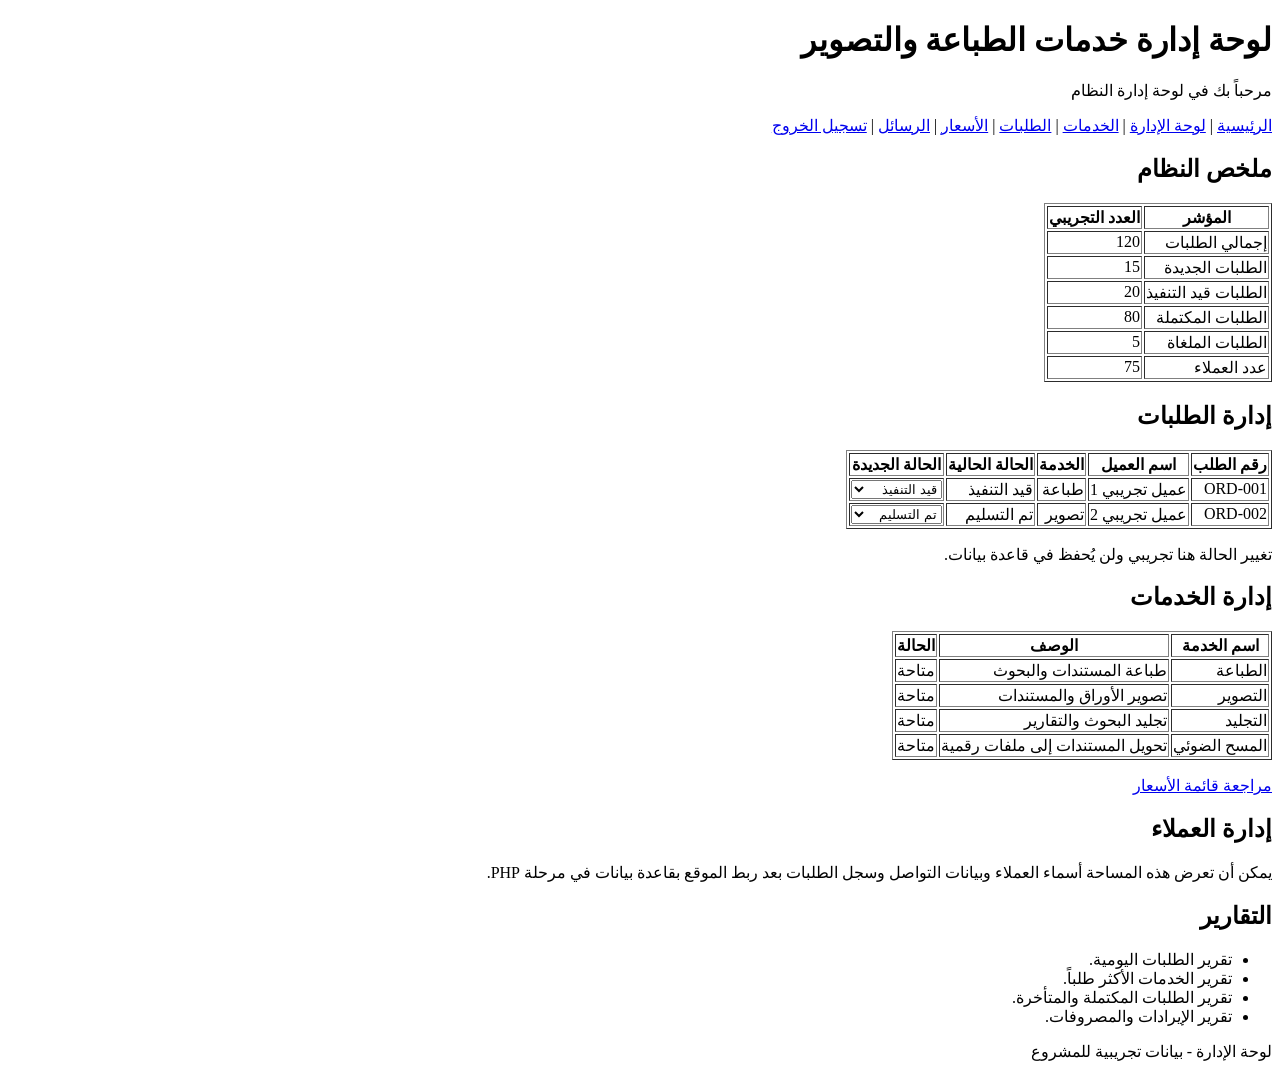
==== admin.html @ e728798d "Add files via upload" ====
<!DOCTYPE html>
<html lang="ar" dir="rtl">
<head>
    <meta charset="UTF-8">
    <meta name="viewport" content="width=device-width, initial-scale=1.0">
    <title>لوحة الإدارة</title>
</head>
<body>

<header>
    <h1>لوحة إدارة خدمات الطباعة والتصوير</h1>
    <p>مرحباً بك في لوحة إدارة النظام</p>
</header>

<nav>
    <a href="index.html">الرئيسية</a> |
    <a href="admin.html">لوحة الإدارة</a> |
    <a href="services.html">الخدمات</a> |
    <a href="track-orders.html">الطلبات</a> |
    <a href="pricing.html">الأسعار</a> |
    <a href="contact.html">الرسائل</a> |
    <a href="login.html">تسجيل الخروج</a>
</nav>

<main>
    <section>
        <h2>ملخص النظام</h2>

        <table border="1">
            <thead>
                <tr>
                    <th>المؤشر</th>
                    <th>العدد التجريبي</th>
                </tr>
            </thead>
            <tbody>
                <tr>
                    <td>إجمالي الطلبات</td>
                    <td>120</td>
                </tr>
                <tr>
                    <td>الطلبات الجديدة</td>
                    <td>15</td>
                </tr>
                <tr>
                    <td>الطلبات قيد التنفيذ</td>
                    <td>20</td>
                </tr>
                <tr>
                    <td>الطلبات المكتملة</td>
                    <td>80</td>
                </tr>
                <tr>
                    <td>الطلبات الملغاة</td>
                    <td>5</td>
                </tr>
                <tr>
                    <td>عدد العملاء</td>
                    <td>75</td>
                </tr>
            </tbody>
        </table>
    </section>

    <section>
        <h2>إدارة الطلبات</h2>

        <table border="1">
            <thead>
                <tr>
                    <th>رقم الطلب</th>
                    <th>اسم العميل</th>
                    <th>الخدمة</th>
                    <th>الحالة الحالية</th>
                    <th>الحالة الجديدة</th>
                </tr>
            </thead>
            <tbody>
                <tr>
                    <td>ORD-001</td>
                    <td>عميل تجريبي 1</td>
                    <td>طباعة</td>
                    <td>قيد التنفيذ</td>
                    <td>
                        <select name="status1">
                            <option>تم الاستلام</option>
                            <option>قيد المراجعة</option>
                            <option selected>قيد التنفيذ</option>
                            <option>تم التسليم</option>
                            <option>ملغي</option>
                        </select>
                    </td>
                </tr>
                <tr>
                    <td>ORD-002</td>
                    <td>عميل تجريبي 2</td>
                    <td>تصوير</td>
                    <td>تم التسليم</td>
                    <td>
                        <select name="status2">
                            <option>تم الاستلام</option>
                            <option>قيد المراجعة</option>
                            <option>قيد التنفيذ</option>
                            <option selected>تم التسليم</option>
                            <option>ملغي</option>
                        </select>
                    </td>
                </tr>
            </tbody>
        </table>

        <p>تغيير الحالة هنا تجريبي ولن يُحفظ في قاعدة بيانات.</p>
    </section>

    <section>
        <h2>إدارة الخدمات</h2>

        <table border="1">
            <thead>
                <tr>
                    <th>اسم الخدمة</th>
                    <th>الوصف</th>
                    <th>الحالة</th>
                </tr>
            </thead>
            <tbody>
                <tr>
                    <td>الطباعة</td>
                    <td>طباعة المستندات والبحوث</td>
                    <td>متاحة</td>
                </tr>
                <tr>
                    <td>التصوير</td>
                    <td>تصوير الأوراق والمستندات</td>
                    <td>متاحة</td>
                </tr>
                <tr>
                    <td>التجليد</td>
                    <td>تجليد البحوث والتقارير</td>
                    <td>متاحة</td>
                </tr>
                <tr>
                    <td>المسح الضوئي</td>
                    <td>تحويل المستندات إلى ملفات رقمية</td>
                    <td>متاحة</td>
                </tr>
            </tbody>
        </table>

        <p><a href="pricing.html">مراجعة قائمة الأسعار</a></p>
    </section>

    <section>
        <h2>إدارة العملاء</h2>
        <p>يمكن أن تعرض هذه المساحة أسماء العملاء وبيانات التواصل
        وسجل الطلبات بعد ربط الموقع بقاعدة بيانات في مرحلة PHP.</p>
    </section>

    <section>
        <h2>التقارير</h2>
        <ul>
            <li>تقرير الطلبات اليومية.</li>
            <li>تقرير الخدمات الأكثر طلباً.</li>
            <li>تقرير الطلبات المكتملة والمتأخرة.</li>
            <li>تقرير الإيرادات والمصروفات.</li>
        </ul>
    </section>
</main>

<footer>
    <p>لوحة الإدارة - بيانات تجريبية للمشروع</p>
</footer>

</body>
</html>
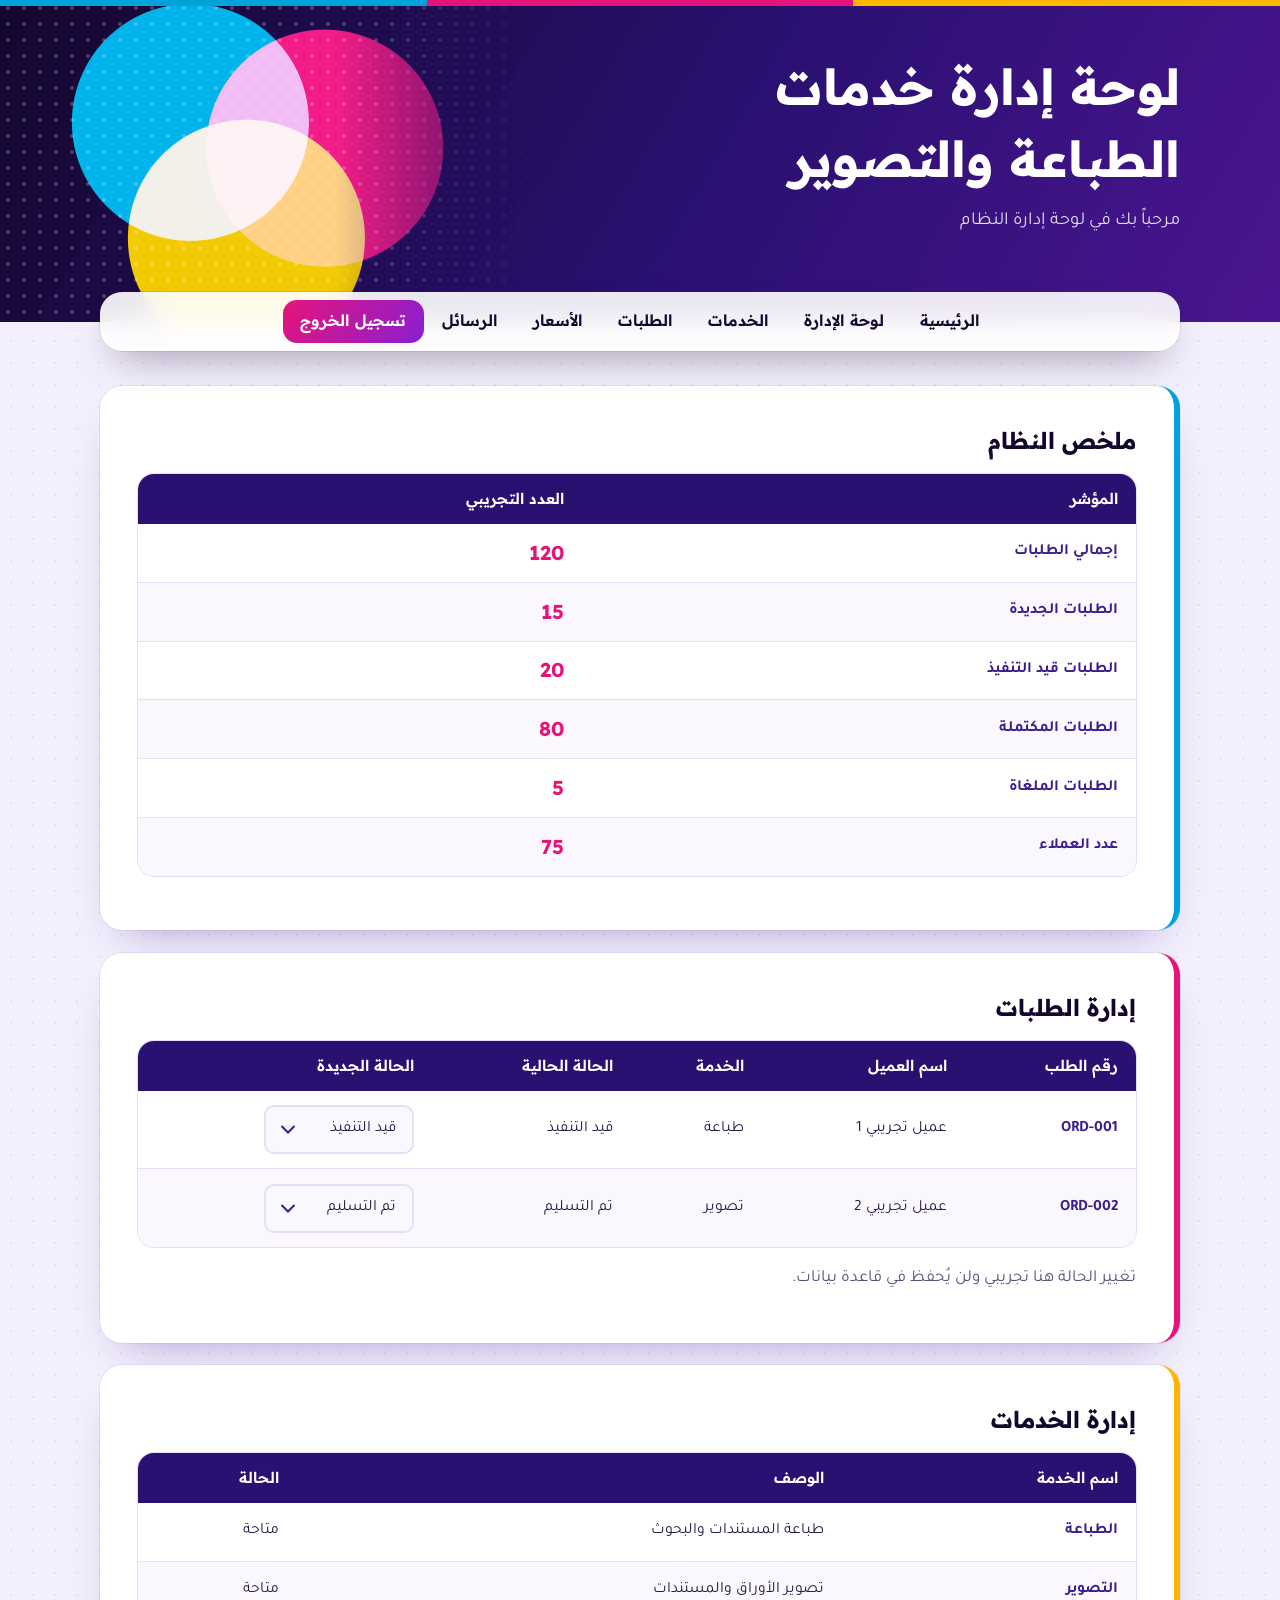
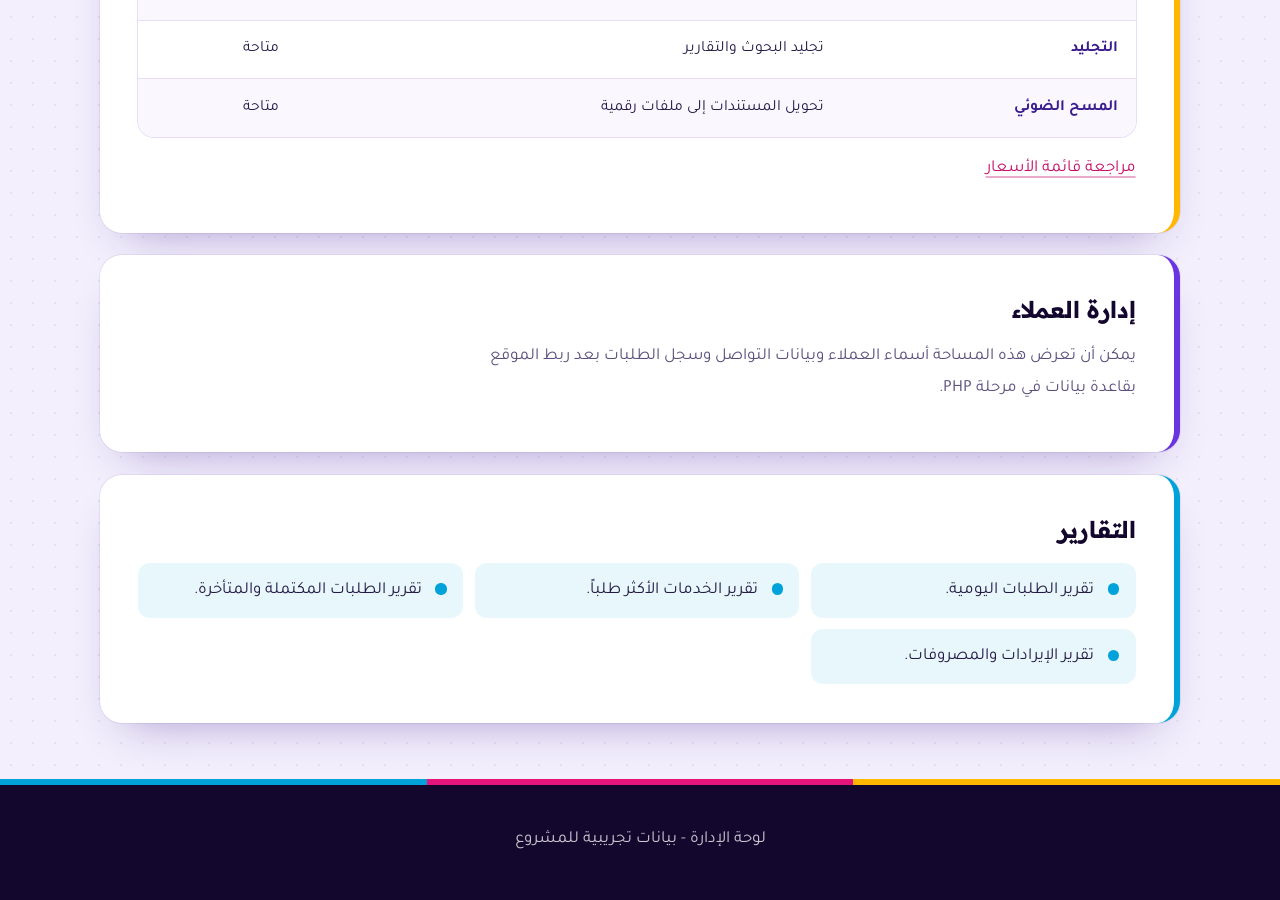
==== commit 242a4856: "admin.html" ====
--- a/admin.html
+++ b/admin.html
@@ -5,6 +5,8 @@
     <meta charset="UTF-8">
     <meta name="viewport" content="width=device-width, initial-scale=1.0">
     <title>لوحة الإدارة</title>
+      <link rel="stylesheet" href="style.css">
+
 </head>
 <body>
 
--- a/style.css
+++ b/style.css
@@ -0,0 +1,489 @@
+/* ==========================================================
+   نظام إدارة خدمات الطباعة والتصوير — ملف التنسيق الموحّد
+   الفكرة: ألوان الطباعة الأربعة (سماوي / ماجنتا / أصفر / بنفسجي)
+   ========================================================== */
+
+@import url('https://fonts.googleapis.com/css2?family=Readex+Pro:wght@400;600;700&family=Tajawal:wght@400;500;700&display=swap');
+
+/* ---------- المتغيرات ---------- */
+:root {
+  --ink: #14072e;
+  --violet: #3a1c8f;
+  --c: #00a3d9;
+  --m: #e5147a;
+  --y: #ffb700;
+  --k: #6a35e0;
+  --paper: #f3effc;
+  --text: #241a45;
+  --muted: #5a4f7c;
+  --line: #e6def8;
+  --accent: var(--m);
+  --w: 1080px;
+  --head: 'Readex Pro', 'Tajawal', Tahoma, sans-serif;
+  --body: 'Tajawal', 'Segoe UI', Tahoma, sans-serif;
+}
+
+/* ---------- الأساس ---------- */
+*, *::before, *::after { box-sizing: border-box; }
+
+html { -webkit-text-size-adjust: 100%; }
+
+body {
+  margin: 0;
+  min-height: 100vh;
+  display: flex;
+  flex-direction: column;
+  font-family: var(--body);
+  font-size: 1.06rem;
+  line-height: 1.85;
+  color: var(--text);
+  background:
+    radial-gradient(rgba(58, 28, 143, .07) 1px, transparent 1.6px) 0 0 / 22px 22px,
+    var(--paper);
+}
+
+::selection { background: var(--m); color: #fff; }
+
+h1, h2, h3 { font-family: var(--head); color: var(--ink); line-height: 1.45; }
+h2 { font-size: 1.45rem; font-weight: 700; margin: 0 0 .9rem; }
+h3 { font-size: 1.2rem; font-weight: 600; margin: 0 0 .5rem; color: var(--violet); }
+
+p { margin: .6rem 0; max-width: 72ch; color: var(--muted); }
+
+a {
+  color: #c40f68;
+  text-decoration-thickness: 2px;
+  text-underline-offset: 5px;
+  text-decoration-color: color-mix(in srgb, #c40f68 35%, transparent);
+  transition: color .2s, text-decoration-color .2s;
+}
+a:hover { color: var(--violet); text-decoration-color: currentColor; }
+
+a:focus-visible, button:focus-visible {
+  outline: 3px solid var(--c);
+  outline-offset: 3px;
+}
+
+/* ---------- الترويسة ---------- */
+header {
+  --gutter: max(1.25rem, calc((100% - var(--w)) / 2));
+  position: relative;
+  overflow: hidden;
+  color: #fff;
+  background: linear-gradient(120deg, #14072e 0%, #2a1070 55%, #4a1590 100%);
+  padding: 3.2rem var(--gutter) 5.2rem;
+}
+
+/* دوائر الألوان المتداخلة مع نقاط الطباعة */
+header::before {
+  content: "";
+  position: absolute;
+  inset-block: 0;
+  inset-inline-end: 0;
+  width: min(52%, 560px);
+  pointer-events: none;
+  background-image:
+    radial-gradient(circle at 34% 38%, rgba(0, 190, 245, .95) 0 118px, transparent 119px),
+    radial-gradient(circle at 58% 46%, rgba(255, 30, 140, .95) 0 118px, transparent 119px),
+    radial-gradient(circle at 44% 74%, rgba(255, 214, 0, .95) 0 118px, transparent 119px),
+    radial-gradient(rgba(255, 255, 255, .22) 1.6px, transparent 2.2px);
+  background-size: 100% 100%, 100% 100%, 100% 100%, 16px 16px;
+  background-repeat: no-repeat, no-repeat, no-repeat, repeat;
+  background-blend-mode: screen, screen, screen, normal;
+  -webkit-mask-image: linear-gradient(to right, #000 0%, #000 60%, transparent 100%);
+  mask-image: linear-gradient(to right, #000 0%, #000 60%, transparent 100%);
+  animation: register 1.1s cubic-bezier(.2, .8, .2, 1) both;
+}
+
+/* شريط الألوان الأربعة أعلى الصفحة */
+header::after {
+  content: "";
+  position: absolute;
+  inset: 0 0 auto 0;
+  height: 6px;
+  background: linear-gradient(90deg, var(--c) 0 33.33%, var(--m) 0 66.66%, var(--y) 0);
+  z-index: 2;
+}
+
+header > * { position: relative; z-index: 1; }
+
+header h1 {
+  margin: 0 0 .6rem;
+  font-size: clamp(1.9rem, 4.4vw, 3.1rem);
+  font-weight: 700;
+  color: #fff;
+  max-width: 24ch;
+  text-wrap: balance;
+}
+
+header p {
+  margin: 0;
+  font-size: 1.15rem;
+  color: rgba(255, 255, 255, .84);
+  max-width: 44ch;
+}
+
+/* الصفحة الرئيسية (فيها صورة رئيسية): ترويسة أكبر */
+body:has(> img) header { padding-block: 4.5rem 6.5rem; }
+body:has(> img) header h1 { font-size: clamp(2.2rem, 5.4vw, 3.9rem); }
+
+@keyframes register {
+  from { background-position: -46px 24px, 52px -18px, -20px 46px, 0 0; }
+  to   { background-position: 0 0, 0 0, 0 0, 0 0; }
+}
+
+/* ---------- شريط التنقل ---------- */
+nav {
+  position: sticky;
+  top: 12px;
+  z-index: 50;
+  display: flex;
+  flex-wrap: nowrap;
+  justify-content: safe center;
+  overflow-x: auto;
+  scrollbar-width: none;
+  width: min(var(--w), 100% - 2rem);
+  margin: -30px auto 0;
+  padding: 8px;
+  background: rgba(255, 255, 255, .9);
+  -webkit-backdrop-filter: blur(14px);
+  backdrop-filter: blur(14px);
+  border-radius: 22px;
+  box-shadow: 0 18px 40px -18px rgba(20, 7, 46, .55), 0 0 0 1px rgba(58, 28, 143, .10);
+  /* إخفاء فواصل "|" الموجودة في النص */
+  font-size: 0;
+  color: transparent;
+}
+nav::-webkit-scrollbar { display: none; }
+
+nav a {
+  font: 600 .98rem/1 var(--head);
+  color: var(--ink);
+  text-decoration: none;
+  white-space: nowrap;
+  padding: .85rem 1.1rem;
+  border-radius: 14px;
+  transition: background .2s, color .2s;
+}
+nav a:hover { background: #efe8ff; color: var(--violet); }
+
+nav a[href="login.html"] {
+  color: #fff;
+  background: linear-gradient(120deg, var(--m), #8a1fd1);
+}
+nav a[href="login.html"]:hover { color: #fff; filter: brightness(1.1); }
+
+/* ---------- الصورة الرئيسية ---------- */
+nav + img {
+  display: block;
+  width: min(var(--w), 100% - 2rem);
+  height: auto;
+  margin: 2rem auto 0;
+  border-radius: 24px;
+  box-shadow: 0 26px 50px -28px rgba(58, 28, 143, .6);
+}
+
+/* ---------- المحتوى ---------- */
+main {
+  width: min(var(--w), 100% - 2rem);
+  margin: 2.2rem auto 3.5rem;
+  flex: 1 0 auto;
+}
+
+main:has(> section) { display: flex; flex-direction: column; gap: 1.4rem; }
+
+/* البطاقات: كل قسم، أو الصفحة كاملة إن لم تكن مقسّمة */
+main > section,
+main:not(:has(> section)) {
+  background: #fff;
+  border-radius: 22px;
+  border-inline-start: 6px solid var(--accent);
+  padding: clamp(1.3rem, 3vw, 2.4rem);
+  box-shadow: 0 22px 44px -26px rgba(58, 28, 143, .45), 0 0 0 1px rgba(58, 28, 143, .07);
+}
+
+/* دورة ألوان الأقسام: سماوي ← ماجنتا ← أصفر ← بنفسجي */
+main > section:nth-of-type(4n+1) { --accent: var(--c); }
+main > section:nth-of-type(4n+2) { --accent: var(--m); }
+main > section:nth-of-type(4n+3) { --accent: var(--y); }
+main > section:nth-of-type(4n+4) { --accent: var(--k); }
+
+main > section > h2:first-child,
+main > h2:first-child { margin-top: 0; }
+main > h2:not(:first-child) { margin-top: 2.4rem; }
+
+/* صفحات الدخول والتسجيل: بطاقة ضيقة */
+main:not(:has(> section)):has(> form):not(:has(select, textarea, table)) {
+  width: min(500px, 100% - 2rem);
+}
+/* صفحة الطلب الجديد: بطاقة متوسطة */
+main:not(:has(> section)):has(> form select) {
+  width: min(780px, 100% - 2rem);
+}
+
+/* ---------- بطاقات الخدمات (الصفحة الرئيسية) ---------- */
+section:has(> article) {
+  display: grid;
+  grid-template-columns: repeat(auto-fit, minmax(220px, 1fr));
+  gap: 1rem;
+}
+section:has(> article) > :not(article) { grid-column: 1 / -1; }
+
+article { --accent: var(--c); }
+article:nth-of-type(4n+2) { --accent: var(--m); }
+article:nth-of-type(4n+3) { --accent: var(--y); }
+article:nth-of-type(4n+4) { --accent: var(--k); }
+
+article {
+  display: flex;
+  flex-direction: column;
+  gap: .3rem;
+  padding: 1.5rem;
+  border-radius: 18px;
+  background: color-mix(in srgb, var(--accent) 8%, #fff);
+  border: 1px solid color-mix(in srgb, var(--accent) 30%, #fff);
+}
+article::before {
+  display: grid;
+  place-items: center;
+  width: 54px;
+  height: 54px;
+  margin-bottom: .6rem;
+  border-radius: 16px;
+  background: var(--accent);
+  font-size: 1.6rem;
+  line-height: 1;
+  box-shadow: 0 12px 22px -12px var(--accent);
+}
+article:nth-of-type(1)::before { content: "🖨️"; }
+article:nth-of-type(2)::before { content: "📑"; }
+article:nth-of-type(3)::before { content: "📚"; }
+article:nth-of-type(4)::before { content: "🔍"; }
+
+article h3 { color: var(--ink); margin: 0; }
+article p { flex: 1; margin: .2rem 0 .6rem; }
+article a {
+  align-self: flex-start;
+  font-weight: 700;
+  color: color-mix(in srgb, var(--accent) 50%, #1a0b3b);
+}
+
+/* ---------- القوائم ---------- */
+ul {
+  list-style: none;
+  margin: 1rem 0 0;
+  padding: 0;
+  display: grid;
+  grid-template-columns: repeat(auto-fit, minmax(260px, 1fr));
+  gap: .7rem;
+}
+li {
+  position: relative;
+  padding: .75rem 1rem;
+  padding-inline-start: 2.6rem;
+  border-radius: 12px;
+  background: color-mix(in srgb, var(--accent) 9%, #fff);
+}
+li::before {
+  content: "";
+  position: absolute;
+  inset-inline-start: 1.05rem;
+  top: 1.3rem;
+  width: .7rem;
+  height: .7rem;
+  border-radius: 50%;
+  background: var(--accent);
+}
+
+/* ---------- أزرار الدعوة للإجراء (روابط طلب الخدمة) ---------- */
+section > p > a[href="new-order.html"],
+main > p > a[href="new-order.html"],
+section > a[href="new-order.html"] {
+  display: inline-flex;
+  align-items: center;
+  margin-top: 1rem;
+  padding: .85rem 1.6rem;
+  border-radius: 999px;
+  font: 600 1rem/1.4 var(--head);
+  color: #fff;
+  text-decoration: none;
+  background: linear-gradient(120deg, var(--m), #8a1fd1);
+  box-shadow: 0 14px 26px -14px rgba(229, 20, 122, .8);
+  transition: transform .2s, box-shadow .2s;
+}
+section > p > a[href="new-order.html"]:hover,
+main > p > a[href="new-order.html"]:hover,
+section > a[href="new-order.html"]:hover {
+  color: #fff;
+  transform: translateY(-2px);
+  box-shadow: 0 18px 30px -14px rgba(229, 20, 122, .9);
+}
+
+/* ---------- الجداول ---------- */
+table {
+  width: 100%;
+  margin: 1rem 0;
+  border: 0;
+  border-collapse: separate;
+  border-spacing: 0;
+  border-radius: 16px;
+  overflow: hidden;
+  background: #fff;
+  box-shadow: 0 0 0 1px var(--line);
+  font-size: .98rem;
+}
+caption {
+  position: absolute;
+  width: 1px; height: 1px;
+  overflow: hidden;
+  clip-path: inset(50%);
+}
+th, td {
+  border: 0;
+  border-bottom: 1px solid var(--line);
+  padding: .9rem 1.1rem;
+  text-align: start;
+}
+thead th {
+  font: 600 .95rem/1.4 var(--head);
+  color: #fff;
+  white-space: nowrap;
+  background: #2a1070;
+  border-bottom: 0;
+}
+tbody tr:nth-child(even) td { background: #faf7ff; }
+tbody tr:hover td { background: #f1eaff; }
+tbody tr:last-child td { border-bottom: 0; }
+td:first-child { font-weight: 700; color: var(--violet); }
+
+/* جدول المؤشرات (عمودان): أرقام كبيرة */
+table:has(th:nth-child(2):last-child) td:last-child {
+  font: 700 1.25rem/1.4 var(--head);
+  color: var(--m);
+  font-variant-numeric: tabular-nums;
+}
+/* جداول الأسعار (4 أعمدة داخل الصفحة مباشرة) */
+main > table:has(th:nth-child(4):last-child) td:last-child {
+  font: 700 1.1rem/1.4 var(--head);
+  color: var(--m);
+  font-variant-numeric: tabular-nums;
+}
+
+/* ---------- النماذج ---------- */
+form { margin: 0; }
+form br { display: none; }
+
+label {
+  display: block;
+  margin: 1.25rem 0 .5rem;
+  font: 600 .95rem/1.5 var(--head);
+  color: var(--ink);
+}
+form > label:first-child { margin-top: 0; }
+form > h2 { margin-top: 2rem; }
+
+input, select, textarea {
+  display: block;
+  width: 100%;
+  font: inherit;
+  color: var(--text);
+  background: #faf8ff;
+  border: 2px solid var(--line);
+  border-radius: 14px;
+  padding: .8rem 1rem;
+  transition: border-color .2s, box-shadow .2s, background .2s;
+}
+input::placeholder, textarea::placeholder { color: #a89fc4; }
+textarea { resize: vertical; min-height: 7rem; }
+
+input:hover, select:hover, textarea:hover { border-color: #cfc1f3; }
+input:focus, select:focus, textarea:focus {
+  outline: none;
+  background: #fff;
+  border-color: var(--m);
+  box-shadow: 0 0 0 4px rgba(0, 163, 217, .22);
+}
+
+select {
+  appearance: none;
+  -webkit-appearance: none;
+  padding-inline-end: 2.6rem;
+  cursor: pointer;
+  background-image: url("data:image/svg+xml;utf8,<svg xmlns='http://www.w3.org/2000/svg' width='14' height='9' viewBox='0 0 14 9'><path d='M1 1.5l6 6 6-6' fill='none' stroke='%233a1c8f' stroke-width='2' stroke-linecap='round'/></svg>");
+  background-repeat: no-repeat;
+  background-position: left .95rem center;
+}
+
+/* قائمة تغيير الحالة داخل جداول الإدارة */
+td select { width: auto; min-width: 150px; padding-block: .5rem; border-radius: 10px; }
+
+/* نموذج البحث عن طلب */
+form:has(#order-number) {
+  display: flex;
+  flex-wrap: wrap;
+  gap: .75rem;
+}
+form:has(#order-number) label { width: 100%; margin: 0; }
+form:has(#order-number) input { flex: 1 1 220px; width: auto; }
+form:has(#order-number) button { margin: 0; }
+
+/* ---------- الأزرار ---------- */
+button {
+  margin-top: 1.75rem;
+  padding: .95rem 1.8rem;
+  border: 0;
+  border-radius: 14px;
+  font: 600 1rem/1.4 var(--head);
+  color: #fff;
+  cursor: pointer;
+  background: linear-gradient(120deg, var(--m), #8a1fd1);
+  box-shadow: 0 14px 26px -14px rgba(229, 20, 122, .85);
+  transition: transform .2s, box-shadow .2s, filter .2s;
+}
+button:hover { transform: translateY(-2px); filter: brightness(1.06); }
+button:active { transform: translateY(0); }
+
+button[type="reset"] {
+  color: var(--violet);
+  background: #fff;
+  box-shadow: inset 0 0 0 2px #d9cdf6;
+}
+button + button { margin-inline-start: .75rem; }
+
+main:not(:has(> section)):has(> form):not(:has(select, textarea, table)) button { width: 100%; }
+
+/* ---------- التذييل ---------- */
+footer {
+  position: relative;
+  margin-top: auto;
+  padding: 2.6rem 1.5rem;
+  text-align: center;
+  color: rgba(255, 255, 255, .78);
+  background: var(--ink);
+}
+footer::before {
+  content: "";
+  position: absolute;
+  inset: 0 0 auto 0;
+  height: 6px;
+  background: linear-gradient(90deg, var(--c) 0 33.33%, var(--m) 0 66.66%, var(--y) 0);
+}
+footer p { margin: .2rem auto; max-width: none; color: inherit; }
+footer a { color: var(--y); font-weight: 700; text-decoration-color: transparent; }
+footer a:hover { color: #fff; text-decoration-color: currentColor; }
+footer:not(:has(p)) { display: none; }
+
+/* ---------- الجوال ---------- */
+@media (max-width: 720px) {
+  header { padding-block: 2.6rem 4.4rem; }
+  header::before { width: 85%; opacity: .32; }
+  ul { grid-template-columns: 1fr; }
+  table { display: block; overflow-x: auto; }
+  button { width: 100%; }
+  button + button { margin-inline-start: 0; margin-top: .75rem; }
+  form:has(#order-number) button { width: 100%; }
+}
+
+@media (prefers-reduced-motion: reduce) {
+  *, *::before, *::after { animation: none !important; transition: none !important; }
+}
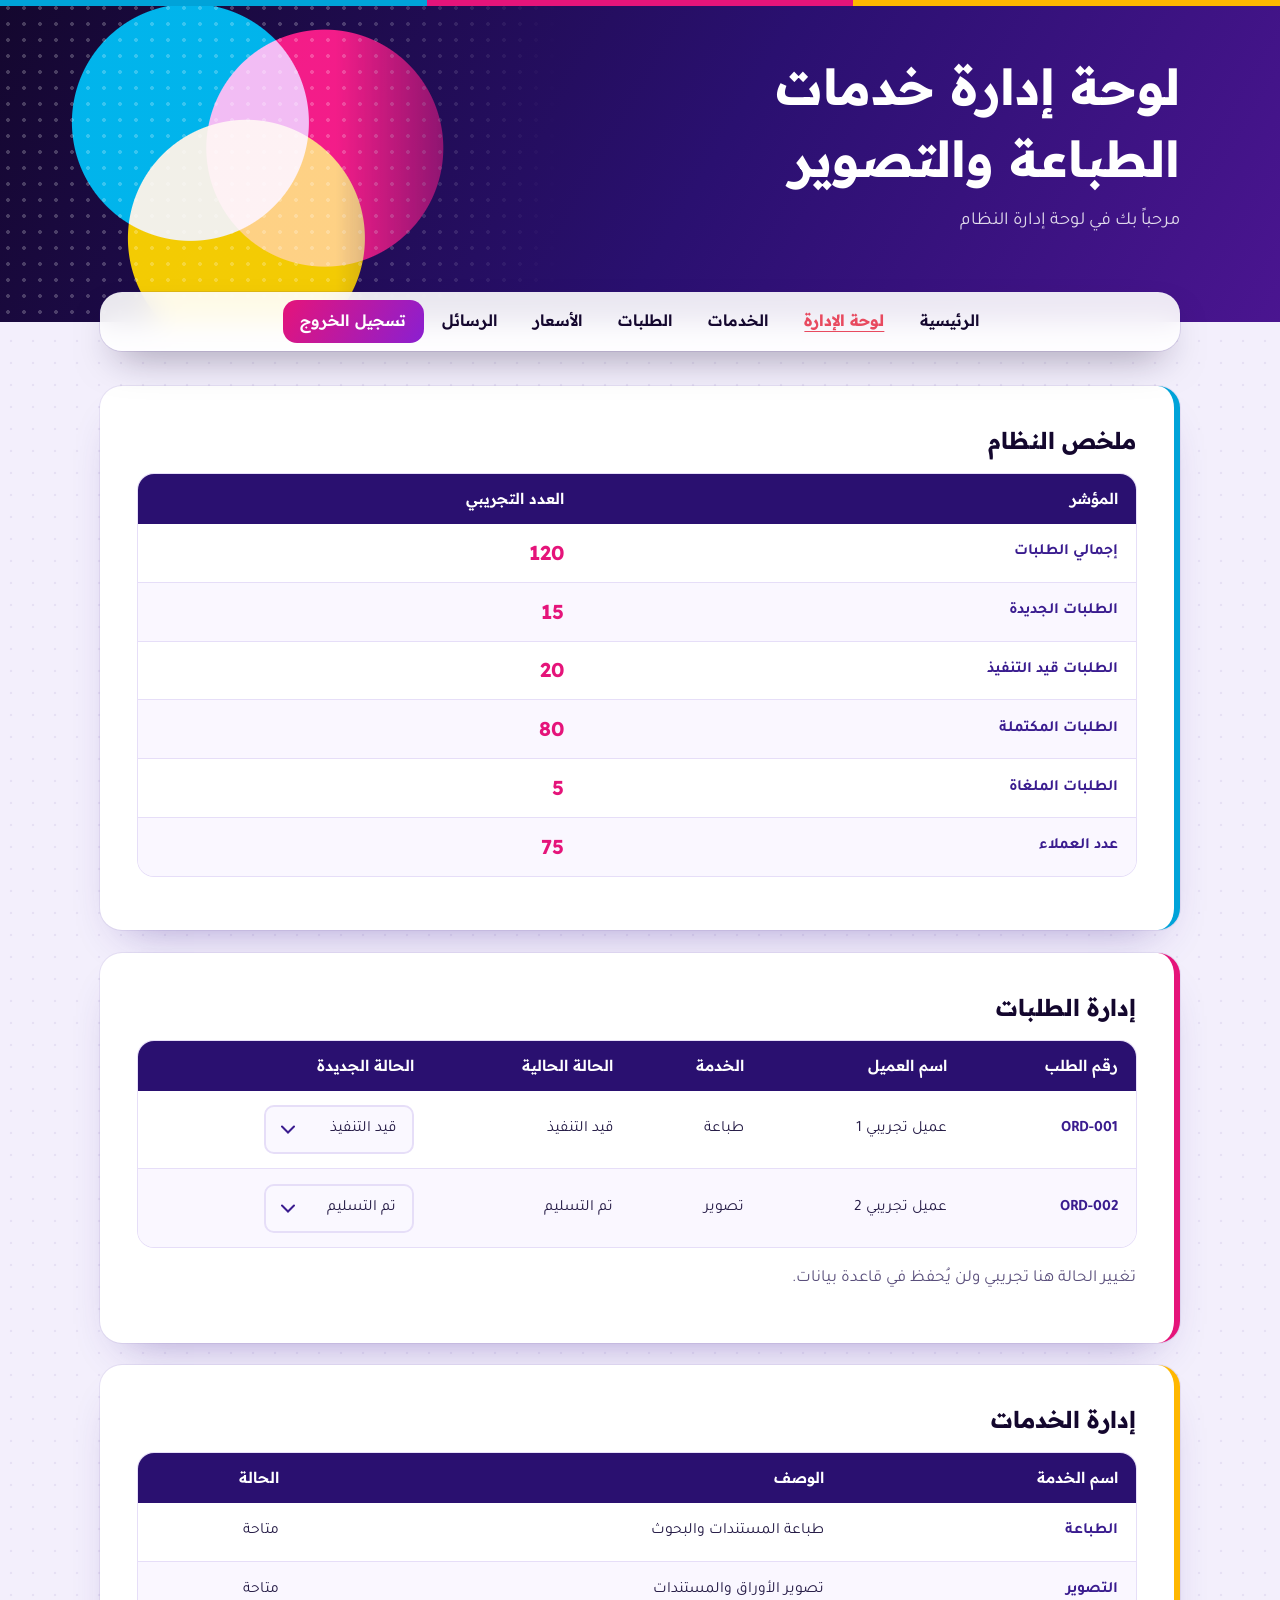
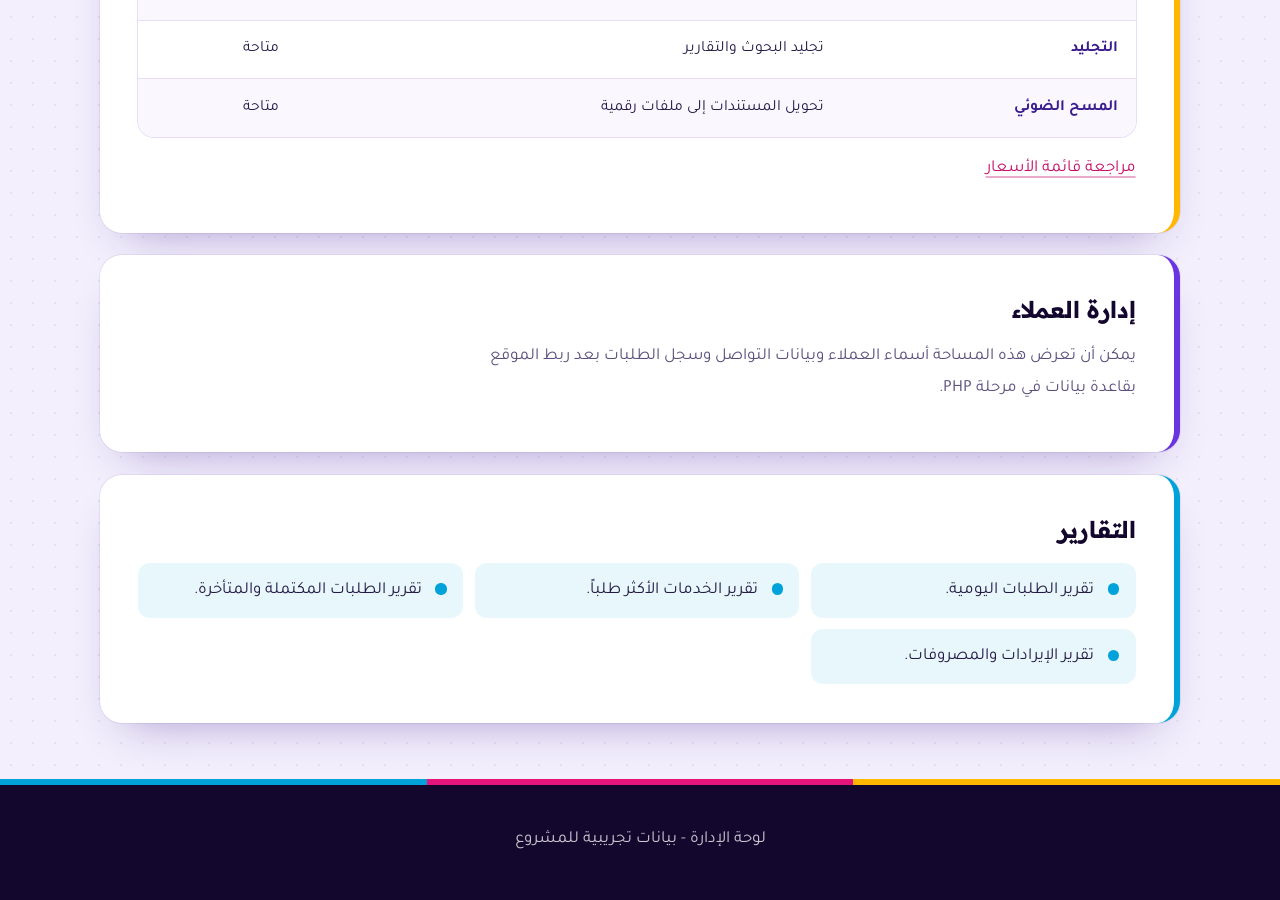
==== commit 7d4d91ba: "Update admin.html" ====
--- a/admin.html
+++ b/admin.html
@@ -5,7 +5,8 @@
     <meta charset="UTF-8">
     <meta name="viewport" content="width=device-width, initial-scale=1.0">
     <title>لوحة الإدارة</title>
-      <link rel="stylesheet" href="style.css">
+      <link rel="stylesheet" href="css/style.css">
+<script src="js/main.js"></script>
 
 </head>
 <body>
--- a/css/style.css
+++ b/css/style.css
@@ -0,0 +1,489 @@
+/* ==========================================================
+   نظام إدارة خدمات الطباعة والتصوير — ملف التنسيق الموحّد
+   الفكرة: ألوان الطباعة الأربعة (سماوي / ماجنتا / أصفر / بنفسجي)
+   ========================================================== */
+
+@import url('https://fonts.googleapis.com/css2?family=Readex+Pro:wght@400;600;700&family=Tajawal:wght@400;500;700&display=swap');
+
+/* ---------- المتغيرات ---------- */
+:root {
+  --ink: #14072e;
+  --violet: #3a1c8f;
+  --c: #00a3d9;
+  --m: #e5147a;
+  --y: #ffb700;
+  --k: #6a35e0;
+  --paper: #f3effc;
+  --text: #241a45;
+  --muted: #5a4f7c;
+  --line: #e6def8;
+  --accent: var(--m);
+  --w: 1080px;
+  --head: 'Readex Pro', 'Tajawal', Tahoma, sans-serif;
+  --body: 'Tajawal', 'Segoe UI', Tahoma, sans-serif;
+}
+
+/* ---------- الأساس ---------- */
+*, *::before, *::after { box-sizing: border-box; }
+
+html { -webkit-text-size-adjust: 100%; }
+
+body {
+  margin: 0;
+  min-height: 100vh;
+  display: flex;
+  flex-direction: column;
+  font-family: var(--body);
+  font-size: 1.06rem;
+  line-height: 1.85;
+  color: var(--text);
+  background:
+    radial-gradient(rgba(58, 28, 143, .07) 1px, transparent 1.6px) 0 0 / 22px 22px,
+    var(--paper);
+}
+
+::selection { background: var(--m); color: #fff; }
+
+h1, h2, h3 { font-family: var(--head); color: var(--ink); line-height: 1.45; }
+h2 { font-size: 1.45rem; font-weight: 700; margin: 0 0 .9rem; }
+h3 { font-size: 1.2rem; font-weight: 600; margin: 0 0 .5rem; color: var(--violet); }
+
+p { margin: .6rem 0; max-width: 72ch; color: var(--muted); }
+
+a {
+  color: #c40f68;
+  text-decoration-thickness: 2px;
+  text-underline-offset: 5px;
+  text-decoration-color: color-mix(in srgb, #c40f68 35%, transparent);
+  transition: color .2s, text-decoration-color .2s;
+}
+a:hover { color: var(--violet); text-decoration-color: currentColor; }
+
+a:focus-visible, button:focus-visible {
+  outline: 3px solid var(--c);
+  outline-offset: 3px;
+}
+
+/* ---------- الترويسة ---------- */
+header {
+  --gutter: max(1.25rem, calc((100% - var(--w)) / 2));
+  position: relative;
+  overflow: hidden;
+  color: #fff;
+  background: linear-gradient(120deg, #14072e 0%, #2a1070 55%, #4a1590 100%);
+  padding: 3.2rem var(--gutter) 5.2rem;
+}
+
+/* دوائر الألوان المتداخلة مع نقاط الطباعة */
+header::before {
+  content: "";
+  position: absolute;
+  inset-block: 0;
+  inset-inline-end: 0;
+  width: min(52%, 560px);
+  pointer-events: none;
+  background-image:
+    radial-gradient(circle at 34% 38%, rgba(0, 190, 245, .95) 0 118px, transparent 119px),
+    radial-gradient(circle at 58% 46%, rgba(255, 30, 140, .95) 0 118px, transparent 119px),
+    radial-gradient(circle at 44% 74%, rgba(255, 214, 0, .95) 0 118px, transparent 119px),
+    radial-gradient(rgba(255, 255, 255, .22) 1.6px, transparent 2.2px);
+  background-size: 100% 100%, 100% 100%, 100% 100%, 16px 16px;
+  background-repeat: no-repeat, no-repeat, no-repeat, repeat;
+  background-blend-mode: screen, screen, screen, normal;
+  -webkit-mask-image: linear-gradient(to right, #000 0%, #000 60%, transparent 100%);
+  mask-image: linear-gradient(to right, #000 0%, #000 60%, transparent 100%);
+  animation: register 1.1s cubic-bezier(.2, .8, .2, 1) both;
+}
+
+/* شريط الألوان الأربعة أعلى الصفحة */
+header::after {
+  content: "";
+  position: absolute;
+  inset: 0 0 auto 0;
+  height: 6px;
+  background: linear-gradient(90deg, var(--c) 0 33.33%, var(--m) 0 66.66%, var(--y) 0);
+  z-index: 2;
+}
+
+header > * { position: relative; z-index: 1; }
+
+header h1 {
+  margin: 0 0 .6rem;
+  font-size: clamp(1.9rem, 4.4vw, 3.1rem);
+  font-weight: 700;
+  color: #fff;
+  max-width: 24ch;
+  text-wrap: balance;
+}
+
+header p {
+  margin: 0;
+  font-size: 1.15rem;
+  color: rgba(255, 255, 255, .84);
+  max-width: 44ch;
+}
+
+/* الصفحة الرئيسية (فيها صورة رئيسية): ترويسة أكبر */
+body:has(> img) header { padding-block: 4.5rem 6.5rem; }
+body:has(> img) header h1 { font-size: clamp(2.2rem, 5.4vw, 3.9rem); }
+
+@keyframes register {
+  from { background-position: -46px 24px, 52px -18px, -20px 46px, 0 0; }
+  to   { background-position: 0 0, 0 0, 0 0, 0 0; }
+}
+
+/* ---------- شريط التنقل ---------- */
+nav {
+  position: sticky;
+  top: 12px;
+  z-index: 50;
+  display: flex;
+  flex-wrap: nowrap;
+  justify-content: safe center;
+  overflow-x: auto;
+  scrollbar-width: none;
+  width: min(var(--w), 100% - 2rem);
+  margin: -30px auto 0;
+  padding: 8px;
+  background: rgba(255, 255, 255, .9);
+  -webkit-backdrop-filter: blur(14px);
+  backdrop-filter: blur(14px);
+  border-radius: 22px;
+  box-shadow: 0 18px 40px -18px rgba(20, 7, 46, .55), 0 0 0 1px rgba(58, 28, 143, .10);
+  /* إخفاء فواصل "|" الموجودة في النص */
+  font-size: 0;
+  color: transparent;
+}
+nav::-webkit-scrollbar { display: none; }
+
+nav a {
+  font: 600 .98rem/1 var(--head);
+  color: var(--ink);
+  text-decoration: none;
+  white-space: nowrap;
+  padding: .85rem 1.1rem;
+  border-radius: 14px;
+  transition: background .2s, color .2s;
+}
+nav a:hover { background: #efe8ff; color: var(--violet); }
+
+nav a[href="login.html"] {
+  color: #fff;
+  background: linear-gradient(120deg, var(--m), #8a1fd1);
+}
+nav a[href="login.html"]:hover { color: #fff; filter: brightness(1.1); }
+
+/* ---------- الصورة الرئيسية ---------- */
+nav + img {
+  display: block;
+  width: min(var(--w), 100% - 2rem);
+  height: auto;
+  margin: 2rem auto 0;
+  border-radius: 24px;
+  box-shadow: 0 26px 50px -28px rgba(58, 28, 143, .6);
+}
+
+/* ---------- المحتوى ---------- */
+main {
+  width: min(var(--w), 100% - 2rem);
+  margin: 2.2rem auto 3.5rem;
+  flex: 1 0 auto;
+}
+
+main:has(> section) { display: flex; flex-direction: column; gap: 1.4rem; }
+
+/* البطاقات: كل قسم، أو الصفحة كاملة إن لم تكن مقسّمة */
+main > section,
+main:not(:has(> section)) {
+  background: #fff;
+  border-radius: 22px;
+  border-inline-start: 6px solid var(--accent);
+  padding: clamp(1.3rem, 3vw, 2.4rem);
+  box-shadow: 0 22px 44px -26px rgba(58, 28, 143, .45), 0 0 0 1px rgba(58, 28, 143, .07);
+}
+
+/* دورة ألوان الأقسام: سماوي ← ماجنتا ← أصفر ← بنفسجي */
+main > section:nth-of-type(4n+1) { --accent: var(--c); }
+main > section:nth-of-type(4n+2) { --accent: var(--m); }
+main > section:nth-of-type(4n+3) { --accent: var(--y); }
+main > section:nth-of-type(4n+4) { --accent: var(--k); }
+
+main > section > h2:first-child,
+main > h2:first-child { margin-top: 0; }
+main > h2:not(:first-child) { margin-top: 2.4rem; }
+
+/* صفحات الدخول والتسجيل: بطاقة ضيقة */
+main:not(:has(> section)):has(> form):not(:has(select, textarea, table)) {
+  width: min(500px, 100% - 2rem);
+}
+/* صفحة الطلب الجديد: بطاقة متوسطة */
+main:not(:has(> section)):has(> form select) {
+  width: min(780px, 100% - 2rem);
+}
+
+/* ---------- بطاقات الخدمات (الصفحة الرئيسية) ---------- */
+section:has(> article) {
+  display: grid;
+  grid-template-columns: repeat(auto-fit, minmax(220px, 1fr));
+  gap: 1rem;
+}
+section:has(> article) > :not(article) { grid-column: 1 / -1; }
+
+article { --accent: var(--c); }
+article:nth-of-type(4n+2) { --accent: var(--m); }
+article:nth-of-type(4n+3) { --accent: var(--y); }
+article:nth-of-type(4n+4) { --accent: var(--k); }
+
+article {
+  display: flex;
+  flex-direction: column;
+  gap: .3rem;
+  padding: 1.5rem;
+  border-radius: 18px;
+  background: color-mix(in srgb, var(--accent) 8%, #fff);
+  border: 1px solid color-mix(in srgb, var(--accent) 30%, #fff);
+}
+article::before {
+  display: grid;
+  place-items: center;
+  width: 54px;
+  height: 54px;
+  margin-bottom: .6rem;
+  border-radius: 16px;
+  background: var(--accent);
+  font-size: 1.6rem;
+  line-height: 1;
+  box-shadow: 0 12px 22px -12px var(--accent);
+}
+article:nth-of-type(1)::before { content: "🖨️"; }
+article:nth-of-type(2)::before { content: "📑"; }
+article:nth-of-type(3)::before { content: "📚"; }
+article:nth-of-type(4)::before { content: "🔍"; }
+
+article h3 { color: var(--ink); margin: 0; }
+article p { flex: 1; margin: .2rem 0 .6rem; }
+article a {
+  align-self: flex-start;
+  font-weight: 700;
+  color: color-mix(in srgb, var(--accent) 50%, #1a0b3b);
+}
+
+/* ---------- القوائم ---------- */
+ul {
+  list-style: none;
+  margin: 1rem 0 0;
+  padding: 0;
+  display: grid;
+  grid-template-columns: repeat(auto-fit, minmax(260px, 1fr));
+  gap: .7rem;
+}
+li {
+  position: relative;
+  padding: .75rem 1rem;
+  padding-inline-start: 2.6rem;
+  border-radius: 12px;
+  background: color-mix(in srgb, var(--accent) 9%, #fff);
+}
+li::before {
+  content: "";
+  position: absolute;
+  inset-inline-start: 1.05rem;
+  top: 1.3rem;
+  width: .7rem;
+  height: .7rem;
+  border-radius: 50%;
+  background: var(--accent);
+}
+
+/* ---------- أزرار الدعوة للإجراء (روابط طلب الخدمة) ---------- */
+section > p > a[href="new-order.html"],
+main > p > a[href="new-order.html"],
+section > a[href="new-order.html"] {
+  display: inline-flex;
+  align-items: center;
+  margin-top: 1rem;
+  padding: .85rem 1.6rem;
+  border-radius: 999px;
+  font: 600 1rem/1.4 var(--head);
+  color: #fff;
+  text-decoration: none;
+  background: linear-gradient(120deg, var(--m), #8a1fd1);
+  box-shadow: 0 14px 26px -14px rgba(229, 20, 122, .8);
+  transition: transform .2s, box-shadow .2s;
+}
+section > p > a[href="new-order.html"]:hover,
+main > p > a[href="new-order.html"]:hover,
+section > a[href="new-order.html"]:hover {
+  color: #fff;
+  transform: translateY(-2px);
+  box-shadow: 0 18px 30px -14px rgba(229, 20, 122, .9);
+}
+
+/* ---------- الجداول ---------- */
+table {
+  width: 100%;
+  margin: 1rem 0;
+  border: 0;
+  border-collapse: separate;
+  border-spacing: 0;
+  border-radius: 16px;
+  overflow: hidden;
+  background: #fff;
+  box-shadow: 0 0 0 1px var(--line);
+  font-size: .98rem;
+}
+caption {
+  position: absolute;
+  width: 1px; height: 1px;
+  overflow: hidden;
+  clip-path: inset(50%);
+}
+th, td {
+  border: 0;
+  border-bottom: 1px solid var(--line);
+  padding: .9rem 1.1rem;
+  text-align: start;
+}
+thead th {
+  font: 600 .95rem/1.4 var(--head);
+  color: #fff;
+  white-space: nowrap;
+  background: #2a1070;
+  border-bottom: 0;
+}
+tbody tr:nth-child(even) td { background: #faf7ff; }
+tbody tr:hover td { background: #f1eaff; }
+tbody tr:last-child td { border-bottom: 0; }
+td:first-child { font-weight: 700; color: var(--violet); }
+
+/* جدول المؤشرات (عمودان): أرقام كبيرة */
+table:has(th:nth-child(2):last-child) td:last-child {
+  font: 700 1.25rem/1.4 var(--head);
+  color: var(--m);
+  font-variant-numeric: tabular-nums;
+}
+/* جداول الأسعار (4 أعمدة داخل الصفحة مباشرة) */
+main > table:has(th:nth-child(4):last-child) td:last-child {
+  font: 700 1.1rem/1.4 var(--head);
+  color: var(--m);
+  font-variant-numeric: tabular-nums;
+}
+
+/* ---------- النماذج ---------- */
+form { margin: 0; }
+form br { display: none; }
+
+label {
+  display: block;
+  margin: 1.25rem 0 .5rem;
+  font: 600 .95rem/1.5 var(--head);
+  color: var(--ink);
+}
+form > label:first-child { margin-top: 0; }
+form > h2 { margin-top: 2rem; }
+
+input, select, textarea {
+  display: block;
+  width: 100%;
+  font: inherit;
+  color: var(--text);
+  background: #faf8ff;
+  border: 2px solid var(--line);
+  border-radius: 14px;
+  padding: .8rem 1rem;
+  transition: border-color .2s, box-shadow .2s, background .2s;
+}
+input::placeholder, textarea::placeholder { color: #a89fc4; }
+textarea { resize: vertical; min-height: 7rem; }
+
+input:hover, select:hover, textarea:hover { border-color: #cfc1f3; }
+input:focus, select:focus, textarea:focus {
+  outline: none;
+  background: #fff;
+  border-color: var(--m);
+  box-shadow: 0 0 0 4px rgba(0, 163, 217, .22);
+}
+
+select {
+  appearance: none;
+  -webkit-appearance: none;
+  padding-inline-end: 2.6rem;
+  cursor: pointer;
+  background-image: url("data:image/svg+xml;utf8,<svg xmlns='http://www.w3.org/2000/svg' width='14' height='9' viewBox='0 0 14 9'><path d='M1 1.5l6 6 6-6' fill='none' stroke='%233a1c8f' stroke-width='2' stroke-linecap='round'/></svg>");
+  background-repeat: no-repeat;
+  background-position: left .95rem center;
+}
+
+/* قائمة تغيير الحالة داخل جداول الإدارة */
+td select { width: auto; min-width: 150px; padding-block: .5rem; border-radius: 10px; }
+
+/* نموذج البحث عن طلب */
+form:has(#order-number) {
+  display: flex;
+  flex-wrap: wrap;
+  gap: .75rem;
+}
+form:has(#order-number) label { width: 100%; margin: 0; }
+form:has(#order-number) input { flex: 1 1 220px; width: auto; }
+form:has(#order-number) button { margin: 0; }
+
+/* ---------- الأزرار ---------- */
+button {
+  margin-top: 1.75rem;
+  padding: .95rem 1.8rem;
+  border: 0;
+  border-radius: 14px;
+  font: 600 1rem/1.4 var(--head);
+  color: #fff;
+  cursor: pointer;
+  background: linear-gradient(120deg, var(--m), #8a1fd1);
+  box-shadow: 0 14px 26px -14px rgba(229, 20, 122, .85);
+  transition: transform .2s, box-shadow .2s, filter .2s;
+}
+button:hover { transform: translateY(-2px); filter: brightness(1.06); }
+button:active { transform: translateY(0); }
+
+button[type="reset"] {
+  color: var(--violet);
+  background: #fff;
+  box-shadow: inset 0 0 0 2px #d9cdf6;
+}
+button + button { margin-inline-start: .75rem; }
+
+main:not(:has(> section)):has(> form):not(:has(select, textarea, table)) button { width: 100%; }
+
+/* ---------- التذييل ---------- */
+footer {
+  position: relative;
+  margin-top: auto;
+  padding: 2.6rem 1.5rem;
+  text-align: center;
+  color: rgba(255, 255, 255, .78);
+  background: var(--ink);
+}
+footer::before {
+  content: "";
+  position: absolute;
+  inset: 0 0 auto 0;
+  height: 6px;
+  background: linear-gradient(90deg, var(--c) 0 33.33%, var(--m) 0 66.66%, var(--y) 0);
+}
+footer p { margin: .2rem auto; max-width: none; color: inherit; }
+footer a { color: var(--y); font-weight: 700; text-decoration-color: transparent; }
+footer a:hover { color: #fff; text-decoration-color: currentColor; }
+footer:not(:has(p)) { display: none; }
+
+/* ---------- الجوال ---------- */
+@media (max-width: 720px) {
+  header { padding-block: 2.6rem 4.4rem; }
+  header::before { width: 85%; opacity: .32; }
+  ul { grid-template-columns: 1fr; }
+  table { display: block; overflow-x: auto; }
+  button { width: 100%; }
+  button + button { margin-inline-start: 0; margin-top: .75rem; }
+  form:has(#order-number) button { width: 100%; }
+}
+
+@media (prefers-reduced-motion: reduce) {
+  *, *::before, *::after { animation: none !important; transition: none !important; }
+}
